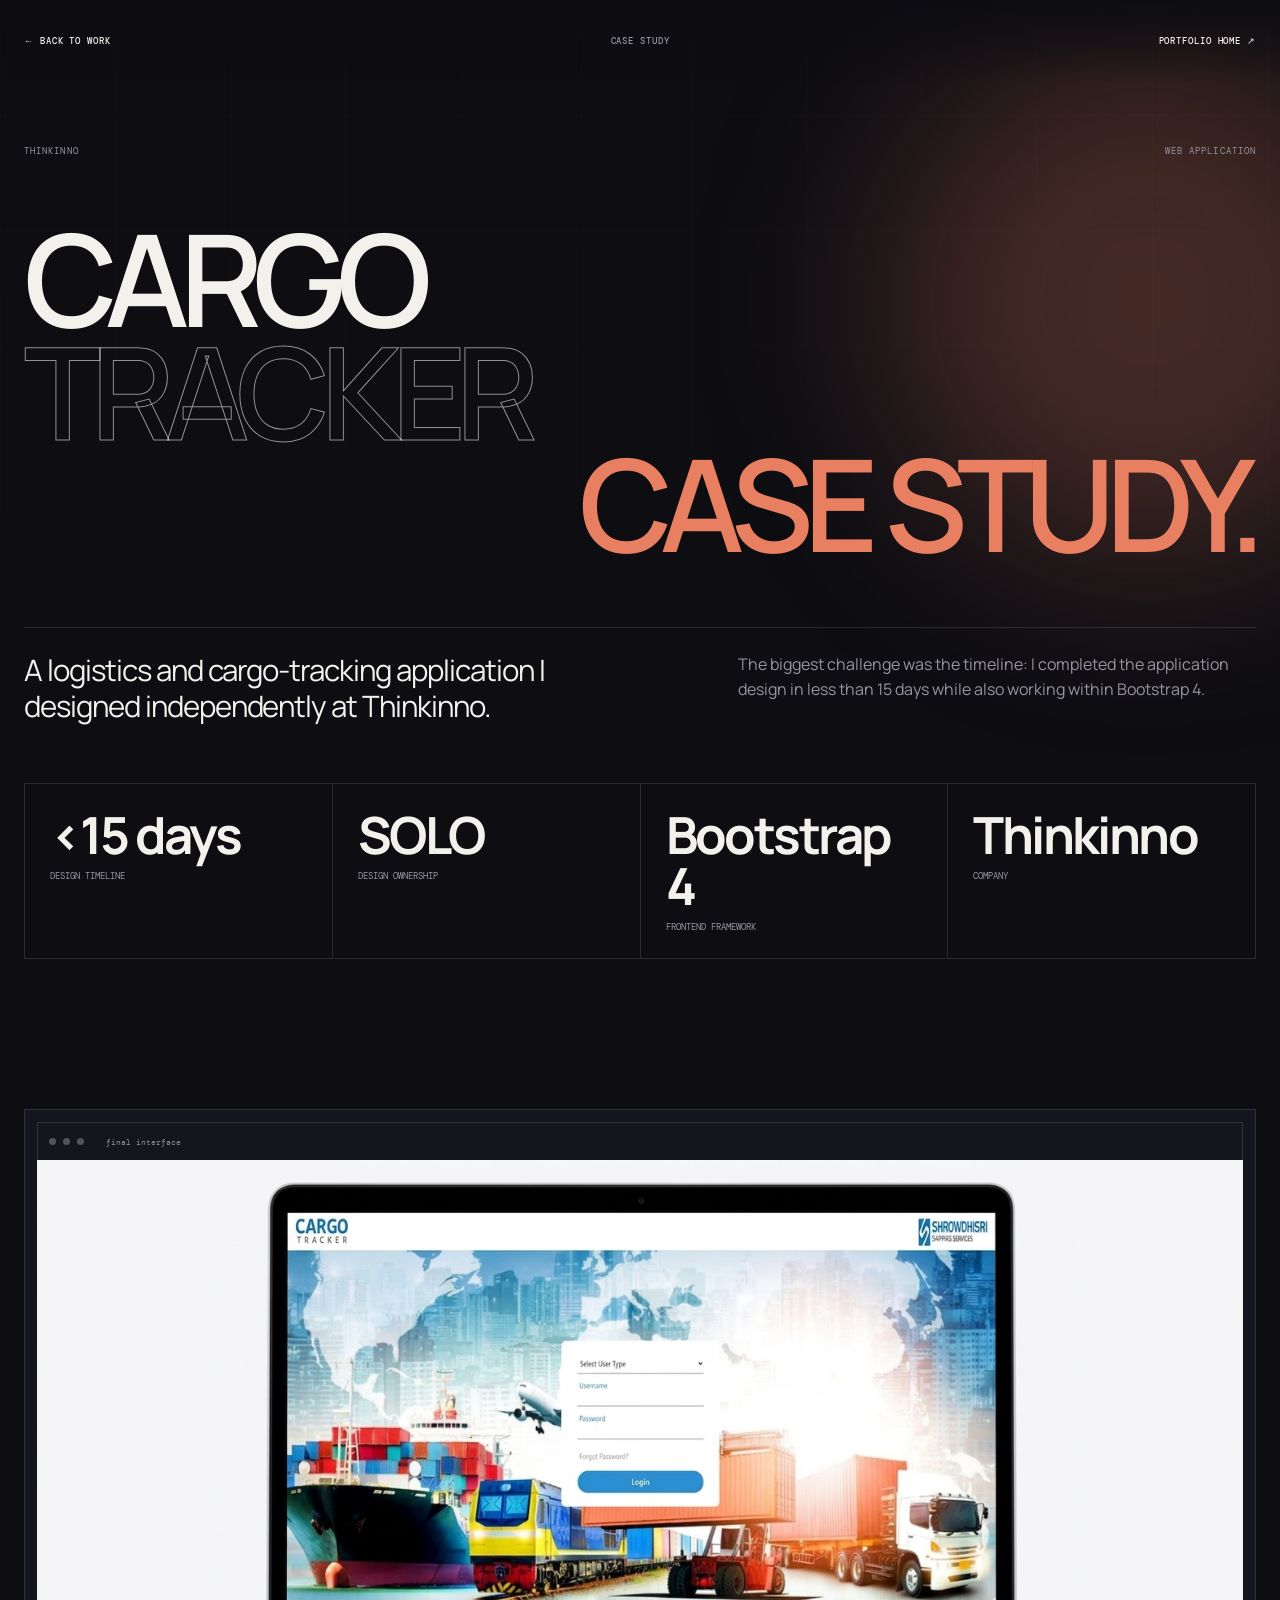
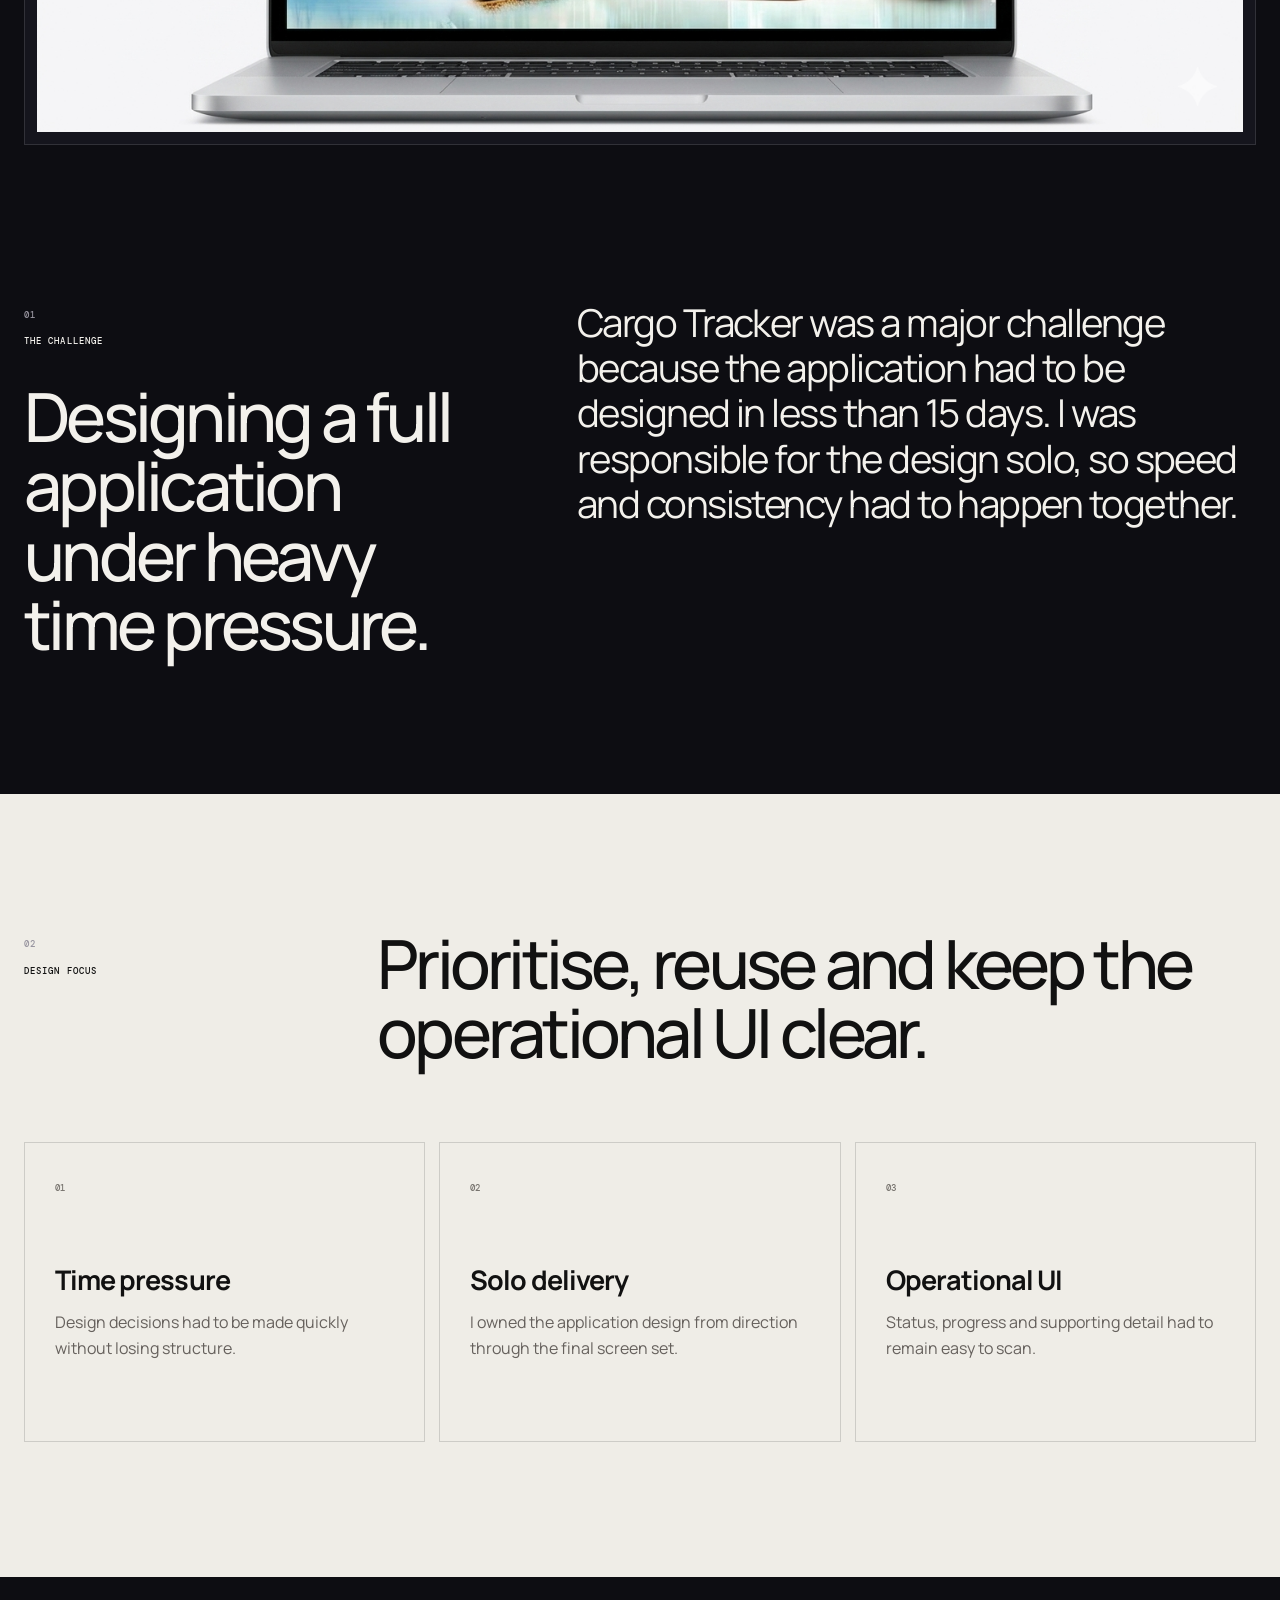
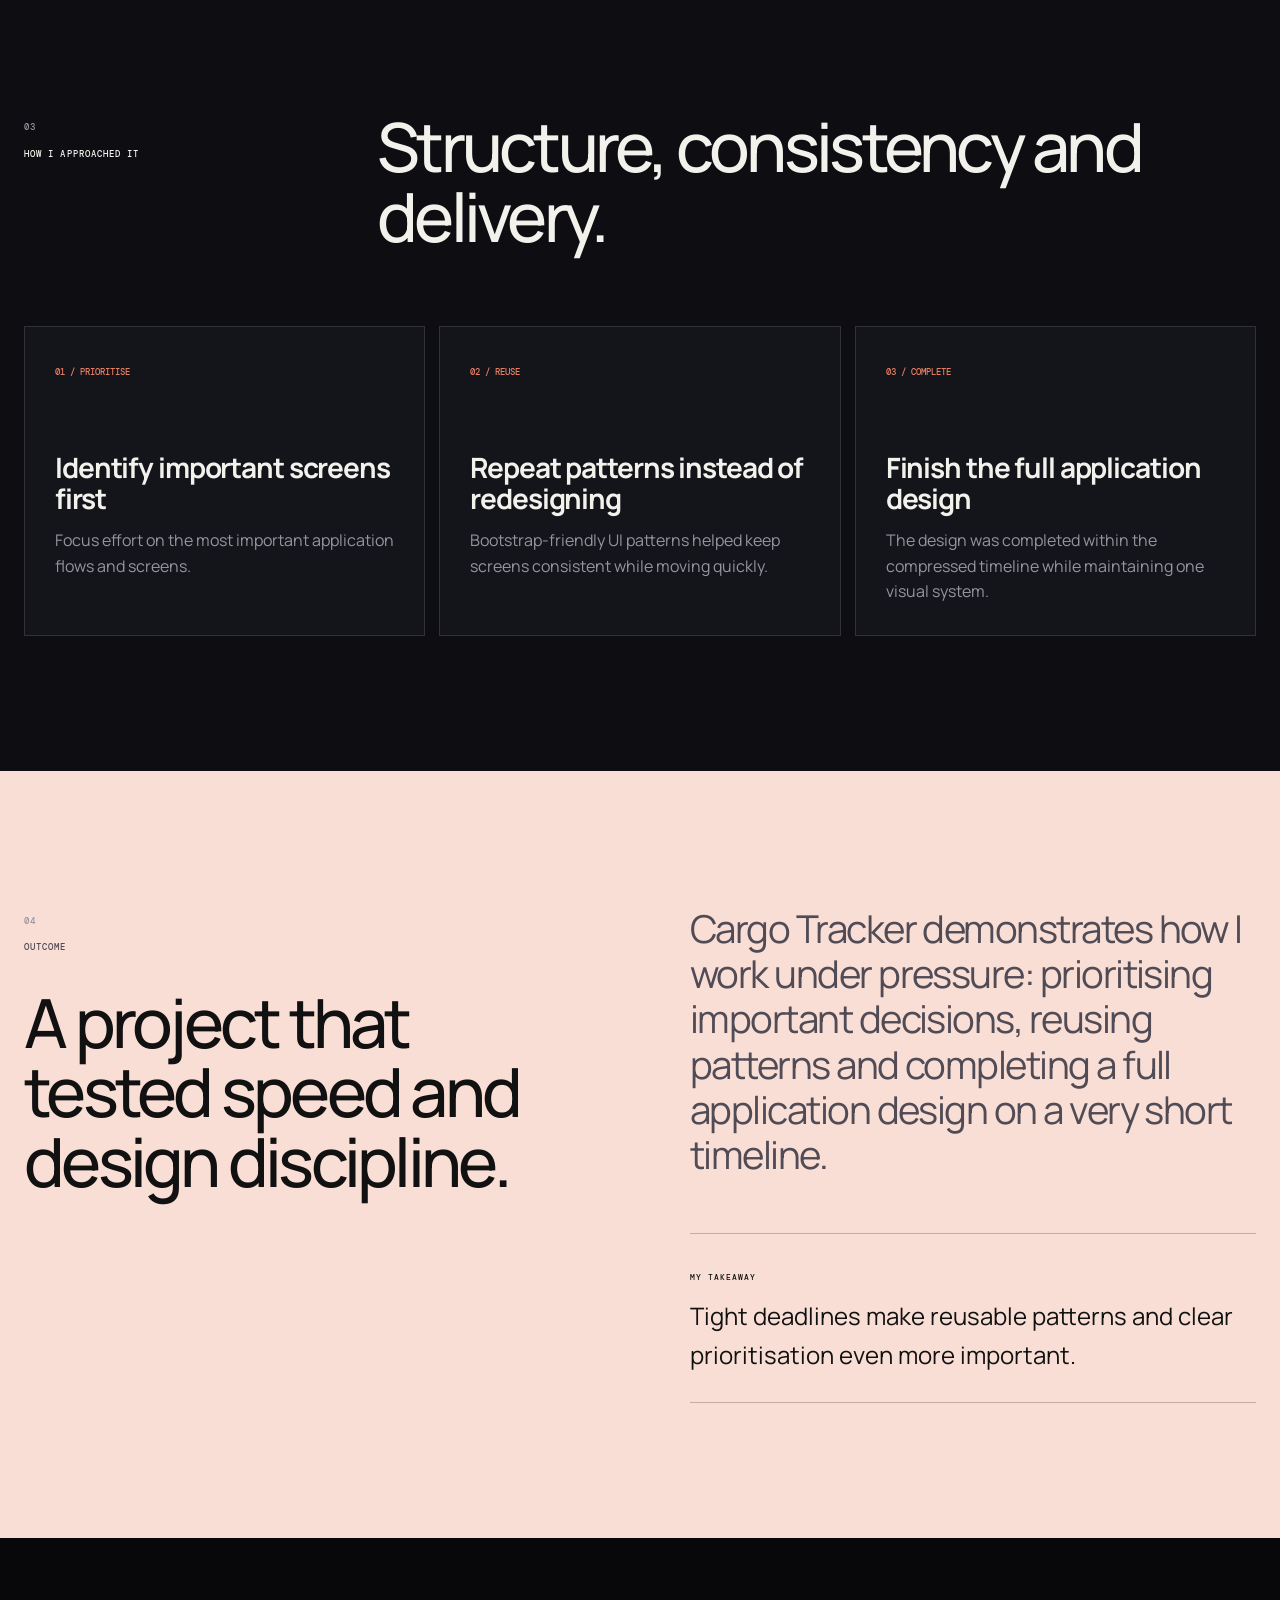
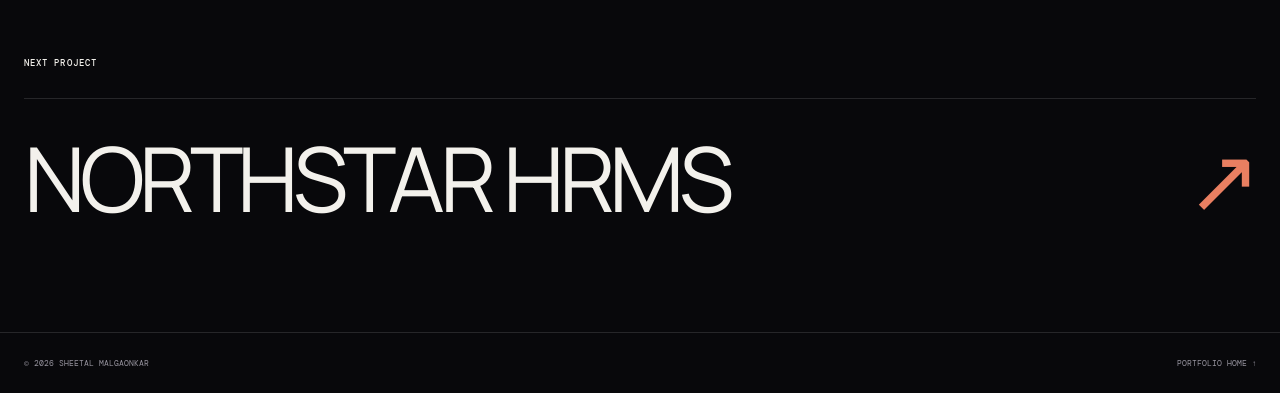
==== cargo-tracker-case-study.html @ 35867e77 "Add Cargo Tracker case study" ====
<!doctype html><html lang="en"><head><meta charset="utf-8"><meta name="viewport" content="width=device-width,initial-scale=1"><title>Cargo Tracker — Sheetal Malgaonkar</title><link rel="preconnect" href="https://fonts.googleapis.com"><link rel="preconnect" href="https://fonts.gstatic.com" crossorigin><link href="https://fonts.googleapis.com/css2?family=DM+Mono:wght@300;400;500&family=Manrope:wght@400;500;600;700&display=swap" rel="stylesheet"><link rel="stylesheet" href="case-study-shared.css"></head><body class="cargo"><div class="progress"><span></span></div><header class="nav"><div class="shell navin"><a href="index.html#work">← BACK TO WORK</a><span>CASE STUDY</span><a href="index.html">PORTFOLIO HOME ↗</a></div></header><main><section class="hero"><div class="grid"></div><div class="orb"></div><div class="shell"><div class="kicker reveal"><span>THINKINNO</span><span>WEB APPLICATION</span></div><h1><span class="line">CARGO</span><span class="line outline">TRACKER</span><span class="line right accent">CASE STUDY.</span></h1><div class="summary reveal"><p class="lead">A logistics and cargo-tracking application I designed independently at Thinkinno.</p><p>The biggest challenge was the timeline: I completed the application design in less than 15 days while also working within Bootstrap 4.</p></div><div class="stats reveal"><div><strong>&lt;15 days</strong><span>Design timeline</span></div><div><strong>SOLO</strong><span>Design ownership</span></div><div><strong>Bootstrap 4</strong><span>Frontend framework</span></div><div><strong>Thinkinno</strong><span>Company</span></div></div></div></section><section class="shot reveal"><div class="shell"><div class="frame"><div class="bar"><span></span><span></span><span></span><div>final interface</div></div><div class="media"><img src="assets/img/cargo-tracker.png" alt="Cargo Tracker interface"></div></div></div></section><section class="section"><div class="shell two"><div class="sticky reveal"><span class="no">01</span><p class="eyebrow">THE CHALLENGE</p><h2>Designing a full application under heavy time pressure.</h2></div><div><p class="big reveal">Cargo Tracker was a major challenge because the application had to be designed in less than 15 days. I was responsible for the design solo, so speed and consistency had to happen together.</p></div></div></section><section class="section light"><div class="shell"><div class="head reveal"><div><span class="no">02</span><p class="eyebrow">DESIGN FOCUS</p></div><h2>Prioritise, reuse and keep the operational UI clear.</h2></div><div class="cards"><article class="card reveal"><span>01</span><h3>Time pressure</h3><p>Design decisions had to be made quickly without losing structure.</p></article><article class="card reveal"><span>02</span><h3>Solo delivery</h3><p>I owned the application design from direction through the final screen set.</p></article><article class="card reveal"><span>03</span><h3>Operational UI</h3><p>Status, progress and supporting detail had to remain easy to scan.</p></article></div></div></section><section class="section"><div class="shell"><div class="head reveal"><div><span class="no">03</span><p class="eyebrow">HOW I APPROACHED IT</p></div><h2>Structure, consistency and delivery.</h2></div><div class="timeline"><article class="step reveal"><span>01 / PRIORITISE</span><h3>Identify important screens first</h3><p>Focus effort on the most important application flows and screens.</p></article><article class="step reveal"><span>02 / REUSE</span><h3>Repeat patterns instead of redesigning</h3><p>Bootstrap-friendly UI patterns helped keep screens consistent while moving quickly.</p></article><article class="step reveal"><span>03 / COMPLETE</span><h3>Finish the full application design</h3><p>The design was completed within the compressed timeline while maintaining one visual system.</p></article></div></div></section><section class="section outcome"><div class="shell outgrid"><div class="outcome reveal"><span class="no">04</span><p class="eyebrow">OUTCOME</p><h2>A project that tested speed and design discipline.</h2></div><div><p class="big reveal">Cargo Tracker demonstrates how I work under pressure: prioritising important decisions, reusing patterns and completing a full application design on a very short timeline.</p><div class="takeaway reveal"><span>MY TAKEAWAY</span><p>Tight deadlines make reusable patterns and clear prioritisation even more important.</p></div></div></div></section><section class="next"><div class="shell"><span class="eyebrow">NEXT PROJECT</span><a href="northstar-case-study.html"><span>NORTHSTAR HRMS</span><b>↗</b></a></div></section></main><footer><div class="shell foot"><span>© <span id="year"></span> SHEETAL MALGAONKAR</span><a href="index.html">PORTFOLIO HOME ↑</a></div></footer><script src="case-study-shared.js"></script></body></html>
---- case-study-shared.css ----
:root{--bg:#0d0d12;--text:#f3f1ec;--muted:#97949f;--line:rgba(255,255,255,.12);--accent:#7b61ff;--paper:#efede7;--max:1280px}
body.ez{--accent:#56a8ff}body.cargo{--accent:#e97f61}body.northstar{--accent:#68b990}
*{box-sizing:border-box}html{scroll-behavior:smooth}body{margin:0;background:var(--bg);color:var(--text);font-family:Manrope,system-ui,sans-serif;line-height:1.6;overflow-x:hidden}a{color:inherit;text-decoration:none}img{display:block;max-width:100%}.shell{width:min(var(--max),calc(100% - 48px));margin:auto}
.progress{position:fixed;inset:0 0 auto;height:2px;z-index:1000}.progress span{display:block;width:0;height:100%;background:var(--accent)}
.nav{position:fixed;inset:0 0 auto;z-index:100;background:linear-gradient(to bottom,rgba(13,13,18,.95),transparent);font:500 9px "DM Mono";letter-spacing:.1em}.navin{height:82px;display:grid;grid-template-columns:1fr auto 1fr;align-items:center}.navin span{color:var(--muted)}.navin a:last-child{justify-self:end}
.hero{min-height:96vh;padding:145px 0 70px;display:flex;align-items:flex-end;position:relative;overflow:hidden}.grid{position:absolute;inset:0;opacity:.15;background-image:linear-gradient(var(--line) 1px,transparent 1px),linear-gradient(90deg,var(--line) 1px,transparent 1px);background-size:9vw 9vw;mask-image:linear-gradient(to bottom,#000,transparent 94%)}.orb{position:absolute;width:520px;height:520px;border-radius:50%;filter:blur(95px);background:color-mix(in srgb,var(--accent) 25%,transparent);right:-10%;top:4%}.hero .shell{position:relative;z-index:2}.kicker{display:flex;justify-content:space-between;font:400 9px "DM Mono";letter-spacing:.12em;color:var(--muted);margin-bottom:70px}
h1{font-size:clamp(68px,10vw,150px);line-height:.8;letter-spacing:-.075em;margin:0;font-weight:600;text-transform:uppercase}.line{display:block;padding-bottom:.08em}.outline{color:transparent;-webkit-text-stroke:1px rgba(255,255,255,.55)}.right{text-align:right}.accent{color:var(--accent)}
.summary{margin-top:62px;padding-top:24px;border-top:1px solid var(--line);display:grid;grid-template-columns:1.1fr .9fr;gap:80px}.summary p{margin:0;color:var(--muted)}.summary .lead{font-size:clamp(22px,2.3vw,35px);line-height:1.24;letter-spacing:-.035em;color:var(--text)}
.stats{margin-top:58px;display:grid;grid-template-columns:repeat(4,1fr);border-top:1px solid var(--line);border-left:1px solid var(--line)}.stats div{padding:25px;border-right:1px solid var(--line);border-bottom:1px solid var(--line)}.stats strong{display:block;font-size:clamp(32px,4vw,56px);line-height:1;letter-spacing:-.05em}.stats span{display:block;margin-top:10px;font:400 9px "DM Mono";color:var(--muted);text-transform:uppercase}
.shot{padding:80px 0 20px}.frame{border:1px solid var(--line);background:#15151d;padding:12px}.bar{height:38px;border:1px solid var(--line);border-bottom:0;display:flex;gap:7px;align-items:center;padding:0 11px}.bar span{width:7px;height:7px;border-radius:50%;background:#55525f}.bar div{margin-left:15px;font:400 8px "DM Mono";color:var(--muted)}.media{min-height:520px;background:#22222b;overflow:hidden}.media img{width:100%;height:100%;object-fit:cover}.caption{font:400 9px "DM Mono";color:var(--muted)}
.section{padding:135px 0}.two{display:grid;grid-template-columns:.8fr 1.2fr;gap:100px}.sticky{position:sticky;top:130px;align-self:start}.no,.eyebrow{font:500 9px "DM Mono";letter-spacing:.12em}.no{color:var(--muted)}.eyebrow{margin:10px 0 0}.sticky h2,.head h2,.outcome h2{font-size:clamp(42px,5.3vw,75px);line-height:1.02;letter-spacing:-.055em;font-weight:500;margin:35px 0 0}.big{font-size:clamp(28px,3vw,44px);line-height:1.18;letter-spacing:-.04em;margin:0 0 50px}.callout{padding:28px 30px;background:#14141b;border-left:3px solid var(--accent)}.callout p{font-size:20px;margin:10px 0 0}
.light{background:var(--paper);color:#111}.head{display:grid;grid-template-columns:.5fr 1.5fr;gap:60px;margin-bottom:75px}.head h2{margin:0}.cards{display:grid;grid-template-columns:repeat(3,1fr);gap:14px}.card{padding:30px;min-height:300px;border:1px solid rgba(0,0,0,.14)}.card>span{font:500 9px "DM Mono";color:#77736e}.card h3{font-size:27px;line-height:1.15;letter-spacing:-.035em;margin:65px 0 15px}.card p{margin:0;color:#66615d}
.timeline{display:grid;grid-template-columns:repeat(3,1fr);gap:14px}.step{padding:30px;background:#14141b;border:1px solid var(--line);min-height:280px}.step>span{font:500 9px "DM Mono";color:var(--accent)}.step h3{font-size:28px;line-height:1.1;letter-spacing:-.04em;margin:70px 0 14px}.step p{margin:0;color:var(--muted)}
.outcome{background:color-mix(in srgb,var(--accent) 26%,white);color:#111}.outgrid{display:grid;grid-template-columns:1fr 1fr;gap:100px}.outcome p{color:#504b55}.takeaway{margin-top:55px;padding:28px 0;border-block:1px solid rgba(0,0,0,.22)}.takeaway span{font:500 8px "DM Mono";letter-spacing:.12em}.takeaway p{font-size:24px;color:#111;margin:10px 0 0}
.next{padding:110px 0;background:#08080b}.next a{margin-top:24px;display:flex;justify-content:space-between;border-top:1px solid var(--line);padding-top:34px;font-size:clamp(45px,7vw,98px);letter-spacing:-.06em;line-height:1}.next b{color:var(--accent);font-weight:400}
footer{padding:25px 0;background:#08080b;border-top:1px solid var(--line);font:400 8px "DM Mono";color:var(--muted)}.foot{display:flex;justify-content:space-between}
.reveal{opacity:1}.motion-ready .reveal{opacity:0;transform:translateY(24px);transition:.75s}.motion-ready .reveal.visible{opacity:1;transform:none}
@media(max-width:900px){.navin{grid-template-columns:1fr auto}.navin span{display:none}.summary,.two,.outgrid{grid-template-columns:1fr;gap:45px}.stats{grid-template-columns:repeat(2,1fr)}.sticky{position:relative;top:auto}.head{grid-template-columns:1fr;gap:35px}.cards,.timeline{grid-template-columns:1fr}}
@media(max-width:600px){.shell{width:calc(100% - 28px)}.navin{height:66px}h1{font-size:clamp(48px,14vw,74px)}.kicker{display:block}.kicker span{display:block;margin-bottom:6px}.summary{margin-top:40px}.section{padding:90px 0}.media{min-height:300px}.next a{font-size:40px}.foot{flex-direction:column;gap:8px}}
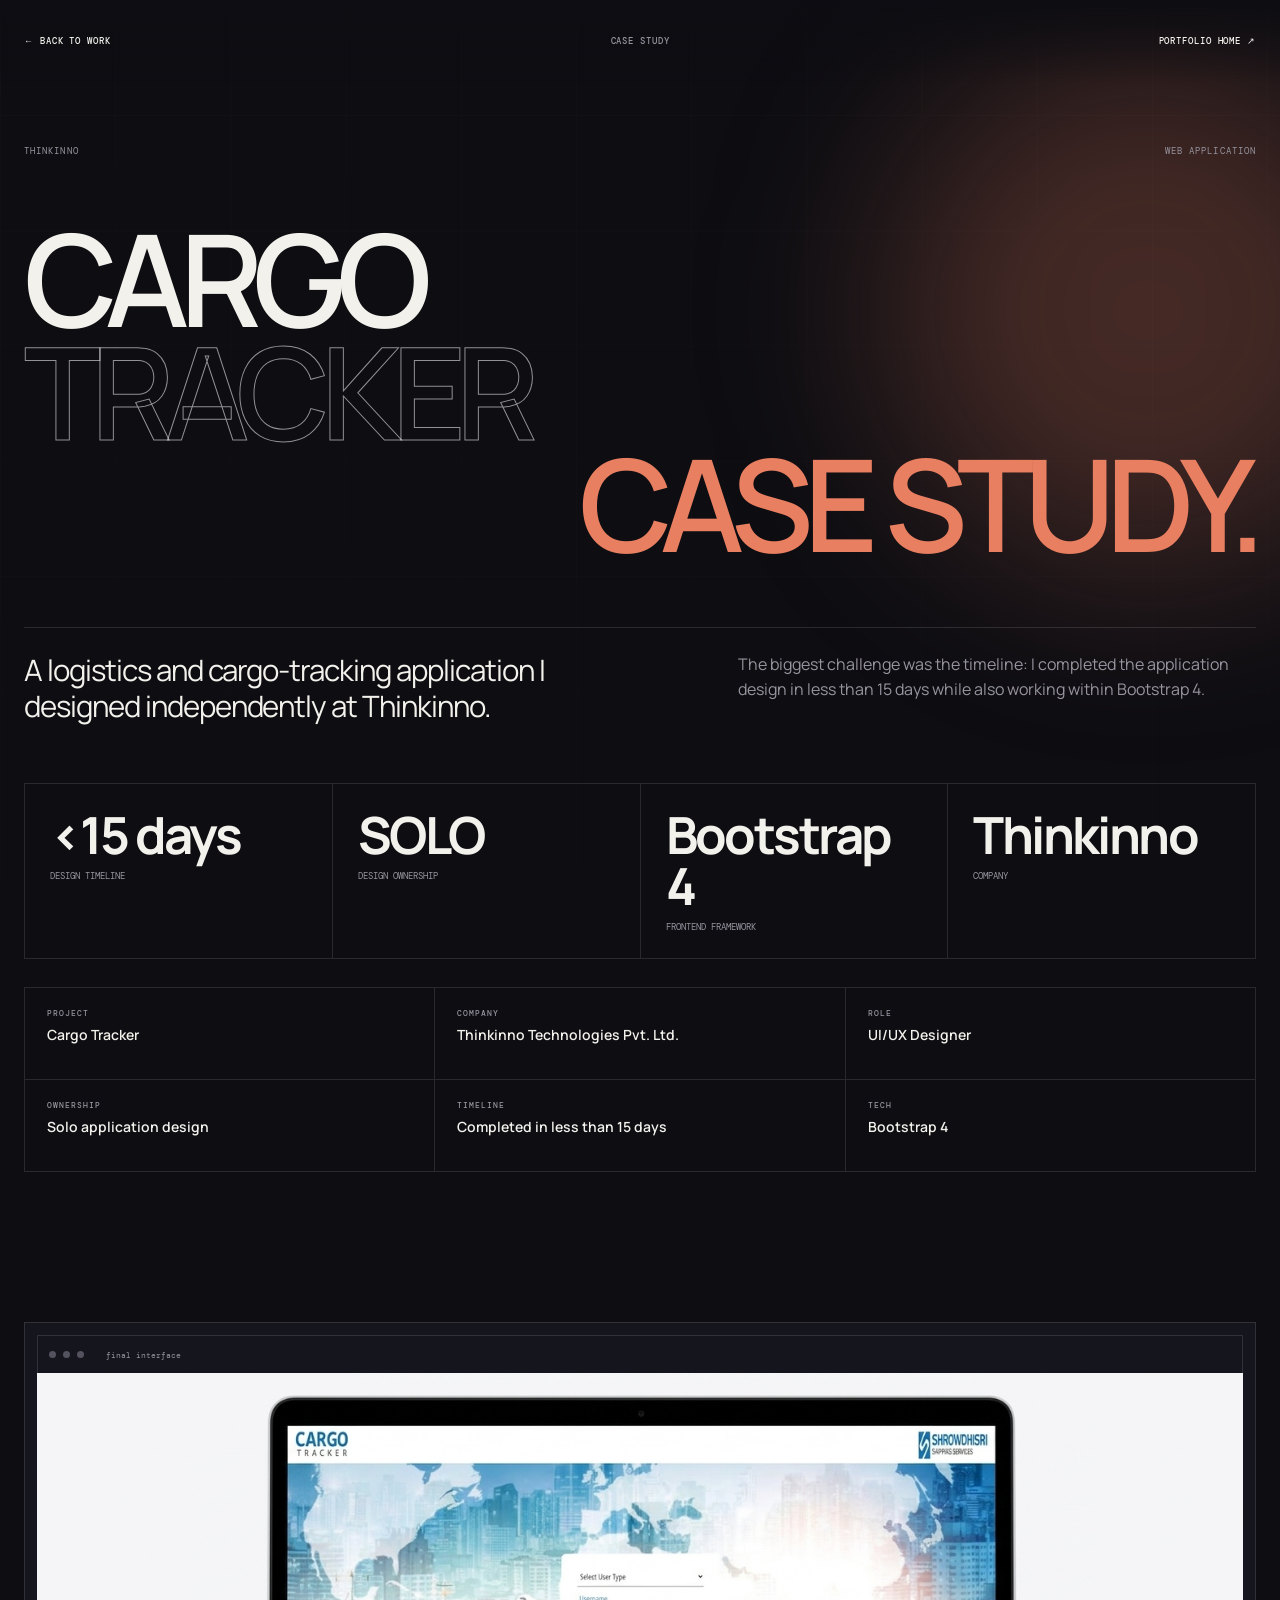
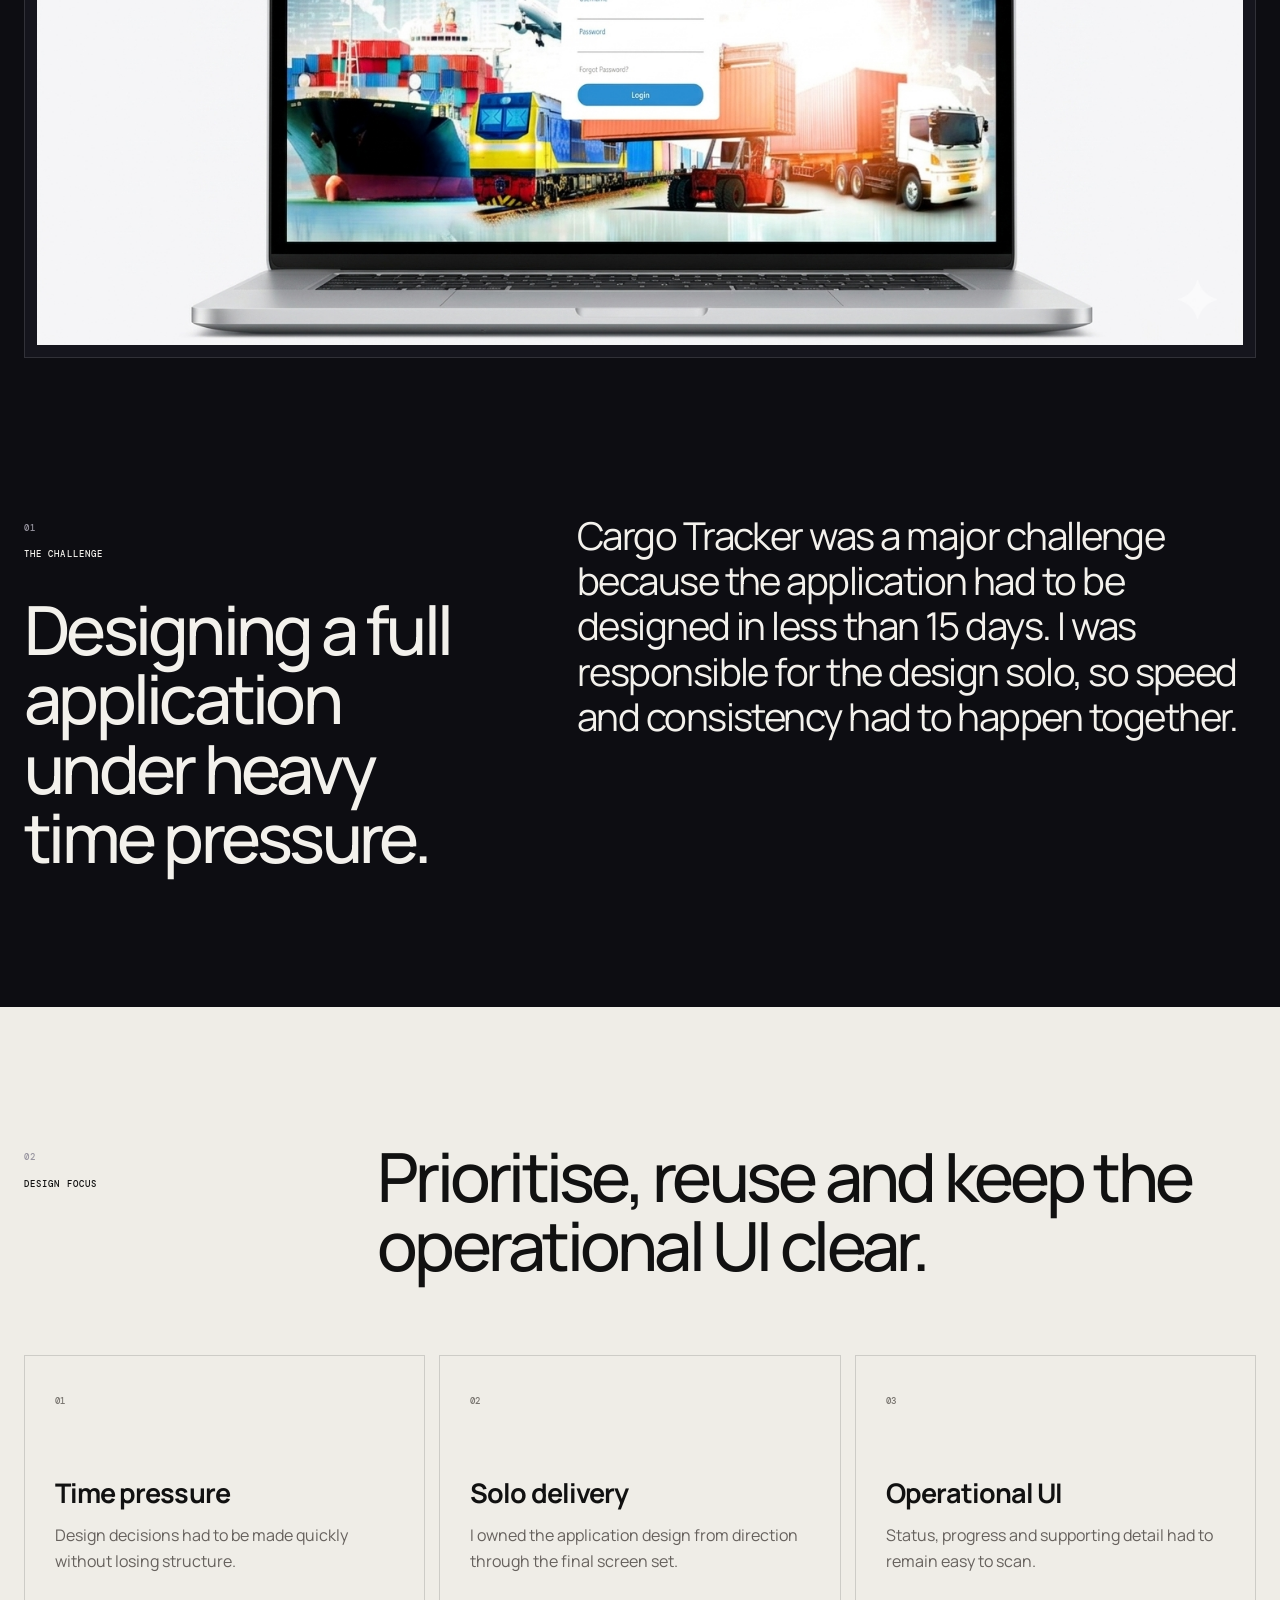
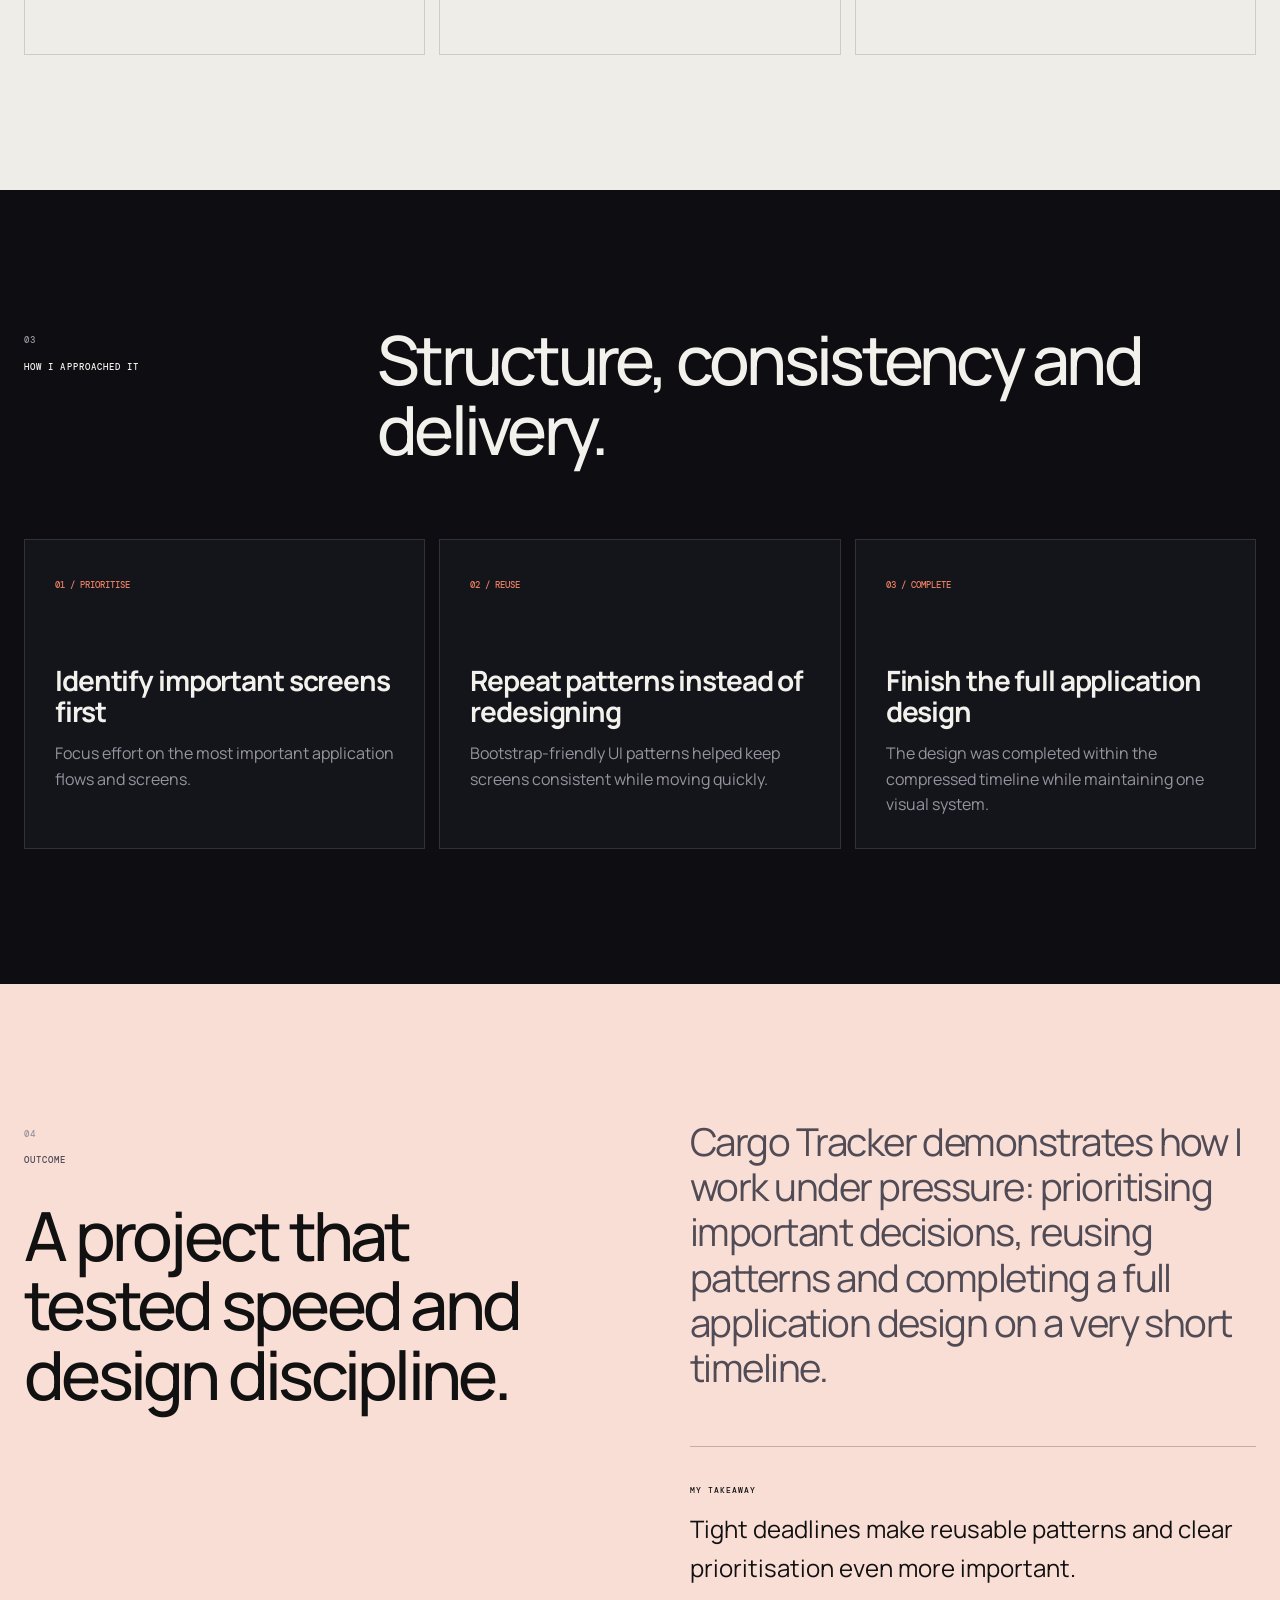
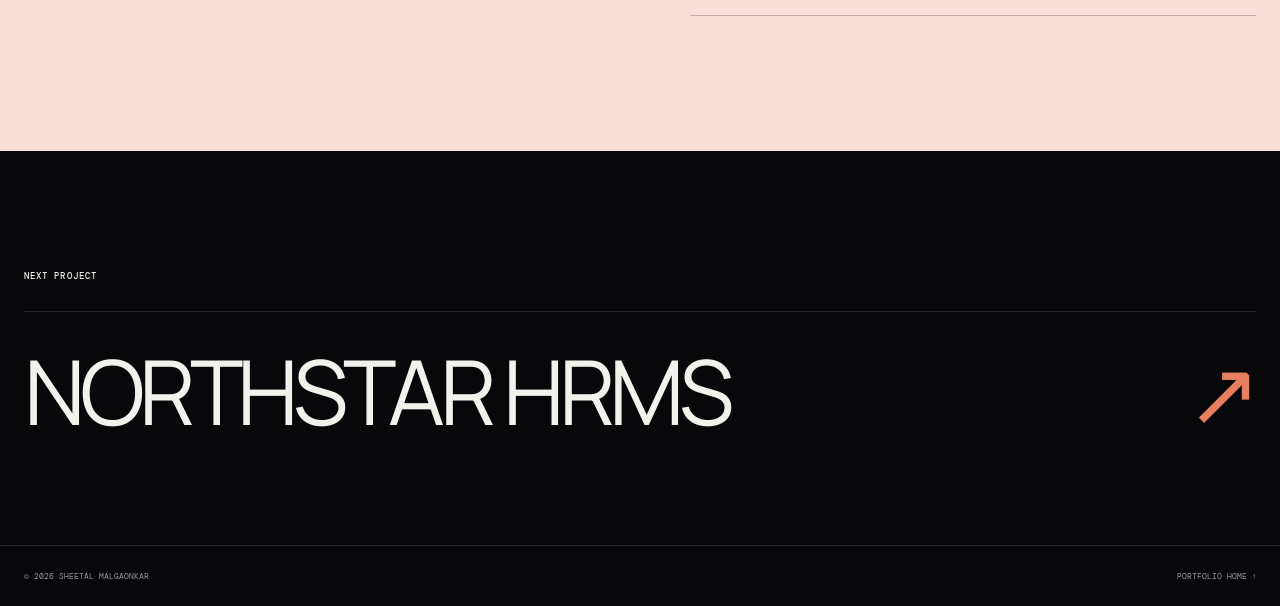
==== commit 6eb7f8a0: "Add clear company and role metadata to cargo-tracker-case-study.html" ====
--- a/cargo-tracker-case-study.html
+++ b/cargo-tracker-case-study.html
@@ -1 +1 @@
-<!doctype html><html lang="en"><head><meta charset="utf-8"><meta name="viewport" content="width=device-width,initial-scale=1"><title>Cargo Tracker — Sheetal Malgaonkar</title><link rel="preconnect" href="https://fonts.googleapis.com"><link rel="preconnect" href="https://fonts.gstatic.com" crossorigin><link href="https://fonts.googleapis.com/css2?family=DM+Mono:wght@300;400;500&family=Manrope:wght@400;500;600;700&display=swap" rel="stylesheet"><link rel="stylesheet" href="case-study-shared.css"></head><body class="cargo"><div class="progress"><span></span></div><header class="nav"><div class="shell navin"><a href="index.html#work">← BACK TO WORK</a><span>CASE STUDY</span><a href="index.html">PORTFOLIO HOME ↗</a></div></header><main><section class="hero"><div class="grid"></div><div class="orb"></div><div class="shell"><div class="kicker reveal"><span>THINKINNO</span><span>WEB APPLICATION</span></div><h1><span class="line">CARGO</span><span class="line outline">TRACKER</span><span class="line right accent">CASE STUDY.</span></h1><div class="summary reveal"><p class="lead">A logistics and cargo-tracking application I designed independently at Thinkinno.</p><p>The biggest challenge was the timeline: I completed the application design in less than 15 days while also working within Bootstrap 4.</p></div><div class="stats reveal"><div><strong>&lt;15 days</strong><span>Design timeline</span></div><div><strong>SOLO</strong><span>Design ownership</span></div><div><strong>Bootstrap 4</strong><span>Frontend framework</span></div><div><strong>Thinkinno</strong><span>Company</span></div></div></div></section><section class="shot reveal"><div class="shell"><div class="frame"><div class="bar"><span></span><span></span><span></span><div>final interface</div></div><div class="media"><img src="assets/img/cargo-tracker.png" alt="Cargo Tracker interface"></div></div></div></section><section class="section"><div class="shell two"><div class="sticky reveal"><span class="no">01</span><p class="eyebrow">THE CHALLENGE</p><h2>Designing a full application under heavy time pressure.</h2></div><div><p class="big reveal">Cargo Tracker was a major challenge because the application had to be designed in less than 15 days. I was responsible for the design solo, so speed and consistency had to happen together.</p></div></div></section><section class="section light"><div class="shell"><div class="head reveal"><div><span class="no">02</span><p class="eyebrow">DESIGN FOCUS</p></div><h2>Prioritise, reuse and keep the operational UI clear.</h2></div><div class="cards"><article class="card reveal"><span>01</span><h3>Time pressure</h3><p>Design decisions had to be made quickly without losing structure.</p></article><article class="card reveal"><span>02</span><h3>Solo delivery</h3><p>I owned the application design from direction through the final screen set.</p></article><article class="card reveal"><span>03</span><h3>Operational UI</h3><p>Status, progress and supporting detail had to remain easy to scan.</p></article></div></div></section><section class="section"><div class="shell"><div class="head reveal"><div><span class="no">03</span><p class="eyebrow">HOW I APPROACHED IT</p></div><h2>Structure, consistency and delivery.</h2></div><div class="timeline"><article class="step reveal"><span>01 / PRIORITISE</span><h3>Identify important screens first</h3><p>Focus effort on the most important application flows and screens.</p></article><article class="step reveal"><span>02 / REUSE</span><h3>Repeat patterns instead of redesigning</h3><p>Bootstrap-friendly UI patterns helped keep screens consistent while moving quickly.</p></article><article class="step reveal"><span>03 / COMPLETE</span><h3>Finish the full application design</h3><p>The design was completed within the compressed timeline while maintaining one visual system.</p></article></div></div></section><section class="section outcome"><div class="shell outgrid"><div class="outcome reveal"><span class="no">04</span><p class="eyebrow">OUTCOME</p><h2>A project that tested speed and design discipline.</h2></div><div><p class="big reveal">Cargo Tracker demonstrates how I work under pressure: prioritising important decisions, reusing patterns and completing a full application design on a very short timeline.</p><div class="takeaway reveal"><span>MY TAKEAWAY</span><p>Tight deadlines make reusable patterns and clear prioritisation even more important.</p></div></div></div></section><section class="next"><div class="shell"><span class="eyebrow">NEXT PROJECT</span><a href="northstar-case-study.html"><span>NORTHSTAR HRMS</span><b>↗</b></a></div></section></main><footer><div class="shell foot"><span>© <span id="year"></span> SHEETAL MALGAONKAR</span><a href="index.html">PORTFOLIO HOME ↑</a></div></footer><script src="case-study-shared.js"></script></body></html>+<!doctype html><html lang="en"><head><meta charset="utf-8"><meta name="viewport" content="width=device-width,initial-scale=1"><title>Cargo Tracker — Sheetal Malgaonkar</title><link rel="preconnect" href="https://fonts.googleapis.com"><link rel="preconnect" href="https://fonts.gstatic.com" crossorigin><link href="https://fonts.googleapis.com/css2?family=DM+Mono:wght@300;400;500&family=Manrope:wght@400;500;600;700&display=swap" rel="stylesheet"><link rel="stylesheet" href="case-study-shared.css"></head><body class="cargo"><div class="progress"><span></span></div><header class="nav"><div class="shell navin"><a href="index.html#work">← BACK TO WORK</a><span>CASE STUDY</span><a href="index.html">PORTFOLIO HOME ↗</a></div></header><main><section class="hero"><div class="grid"></div><div class="orb"></div><div class="shell"><div class="kicker reveal"><span>THINKINNO</span><span>WEB APPLICATION</span></div><h1><span class="line">CARGO</span><span class="line outline">TRACKER</span><span class="line right accent">CASE STUDY.</span></h1><div class="summary reveal"><p class="lead">A logistics and cargo-tracking application I designed independently at Thinkinno.</p><p>The biggest challenge was the timeline: I completed the application design in less than 15 days while also working within Bootstrap 4.</p></div><div class="stats reveal"><div><strong>&lt;15 days</strong><span>Design timeline</span></div><div><strong>SOLO</strong><span>Design ownership</span></div><div><strong>Bootstrap 4</strong><span>Frontend framework</span></div><div><strong>Thinkinno</strong><span>Company</span></div></div><div class="project-meta reveal"><div><span>PROJECT</span><strong>Cargo Tracker</strong></div><div><span>COMPANY</span><strong>Thinkinno Technologies Pvt. Ltd.</strong></div><div><span>ROLE</span><strong>UI/UX Designer</strong></div><div><span>OWNERSHIP</span><strong>Solo application design</strong></div><div><span>TIMELINE</span><strong>Completed in less than 15 days</strong></div><div><span>TECH</span><strong>Bootstrap 4</strong></div></div></div></section><section class="shot reveal"><div class="shell"><div class="frame"><div class="bar"><span></span><span></span><span></span><div>final interface</div></div><div class="media"><img src="assets/img/cargo-tracker.png" alt="Cargo Tracker interface"></div></div></div></section><section class="section"><div class="shell two"><div class="sticky reveal"><span class="no">01</span><p class="eyebrow">THE CHALLENGE</p><h2>Designing a full application under heavy time pressure.</h2></div><div><p class="big reveal">Cargo Tracker was a major challenge because the application had to be designed in less than 15 days. I was responsible for the design solo, so speed and consistency had to happen together.</p></div></div></section><section class="section light"><div class="shell"><div class="head reveal"><div><span class="no">02</span><p class="eyebrow">DESIGN FOCUS</p></div><h2>Prioritise, reuse and keep the operational UI clear.</h2></div><div class="cards"><article class="card reveal"><span>01</span><h3>Time pressure</h3><p>Design decisions had to be made quickly without losing structure.</p></article><article class="card reveal"><span>02</span><h3>Solo delivery</h3><p>I owned the application design from direction through the final screen set.</p></article><article class="card reveal"><span>03</span><h3>Operational UI</h3><p>Status, progress and supporting detail had to remain easy to scan.</p></article></div></div></section><section class="section"><div class="shell"><div class="head reveal"><div><span class="no">03</span><p class="eyebrow">HOW I APPROACHED IT</p></div><h2>Structure, consistency and delivery.</h2></div><div class="timeline"><article class="step reveal"><span>01 / PRIORITISE</span><h3>Identify important screens first</h3><p>Focus effort on the most important application flows and screens.</p></article><article class="step reveal"><span>02 / REUSE</span><h3>Repeat patterns instead of redesigning</h3><p>Bootstrap-friendly UI patterns helped keep screens consistent while moving quickly.</p></article><article class="step reveal"><span>03 / COMPLETE</span><h3>Finish the full application design</h3><p>The design was completed within the compressed timeline while maintaining one visual system.</p></article></div></div></section><section class="section outcome"><div class="shell outgrid"><div class="outcome reveal"><span class="no">04</span><p class="eyebrow">OUTCOME</p><h2>A project that tested speed and design discipline.</h2></div><div><p class="big reveal">Cargo Tracker demonstrates how I work under pressure: prioritising important decisions, reusing patterns and completing a full application design on a very short timeline.</p><div class="takeaway reveal"><span>MY TAKEAWAY</span><p>Tight deadlines make reusable patterns and clear prioritisation even more important.</p></div></div></div></section><section class="next"><div class="shell"><span class="eyebrow">NEXT PROJECT</span><a href="northstar-case-study.html"><span>NORTHSTAR HRMS</span><b>↗</b></a></div></section></main><footer><div class="shell foot"><span>© <span id="year"></span> SHEETAL MALGAONKAR</span><a href="index.html">PORTFOLIO HOME ↑</a></div></footer><script src="case-study-shared.js"></script></body></html>
--- a/case-study-shared.css
+++ b/case-study-shared.css
@@ -16,4 +16,10 @@
 footer{padding:25px 0;background:#08080b;border-top:1px solid var(--line);font:400 8px "DM Mono";color:var(--muted)}.foot{display:flex;justify-content:space-between}
 .reveal{opacity:1}.motion-ready .reveal{opacity:0;transform:translateY(24px);transition:.75s}.motion-ready .reveal.visible{opacity:1;transform:none}
 @media(max-width:900px){.navin{grid-template-columns:1fr auto}.navin span{display:none}.summary,.two,.outgrid{grid-template-columns:1fr;gap:45px}.stats{grid-template-columns:repeat(2,1fr)}.sticky{position:relative;top:auto}.head{grid-template-columns:1fr;gap:35px}.cards,.timeline{grid-template-columns:1fr}}
-@media(max-width:600px){.shell{width:calc(100% - 28px)}.navin{height:66px}h1{font-size:clamp(48px,14vw,74px)}.kicker{display:block}.kicker span{display:block;margin-bottom:6px}.summary{margin-top:40px}.section{padding:90px 0}.media{min-height:300px}.next a{font-size:40px}.foot{flex-direction:column;gap:8px}}+@media(max-width:600px){.shell{width:calc(100% - 28px)}.navin{height:66px}h1{font-size:clamp(48px,14vw,74px)}.kicker{display:block}.kicker span{display:block;margin-bottom:6px}.summary{margin-top:40px}.section{padding:90px 0}.media{min-height:300px}.next a{font-size:40px}.foot{flex-direction:column;gap:8px}}
+.project-meta{margin-top:28px;display:grid;grid-template-columns:repeat(3,1fr);border-top:1px solid var(--line);border-left:1px solid var(--line)}
+.project-meta div{padding:20px 22px;border-right:1px solid var(--line);border-bottom:1px solid var(--line);min-height:92px}
+.project-meta span{display:block;font:500 8px "DM Mono";letter-spacing:.12em;color:var(--muted);margin-bottom:8px}
+.project-meta strong{display:block;font-size:14px;font-weight:600;line-height:1.35}
+@media(max-width:900px){.project-meta{grid-template-columns:repeat(2,1fr)}}
+@media(max-width:600px){.project-meta{grid-template-columns:1fr}}
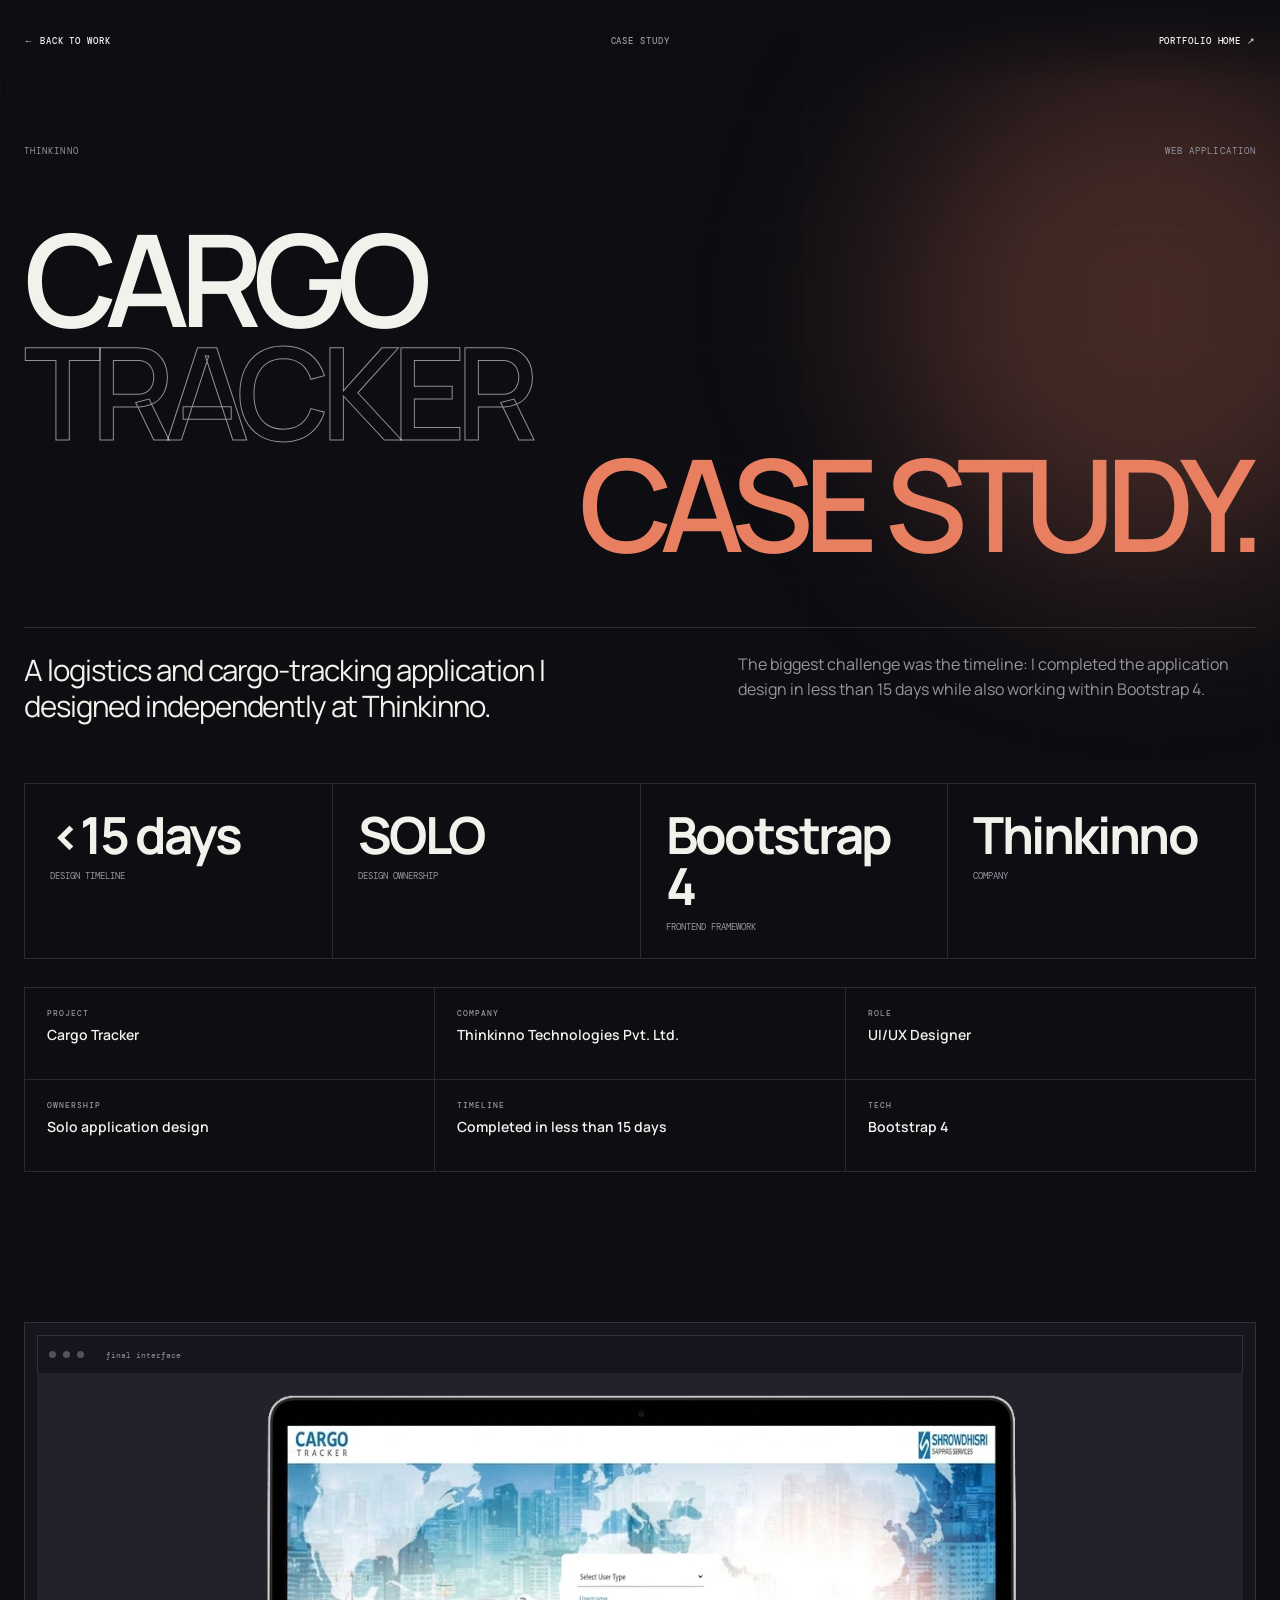
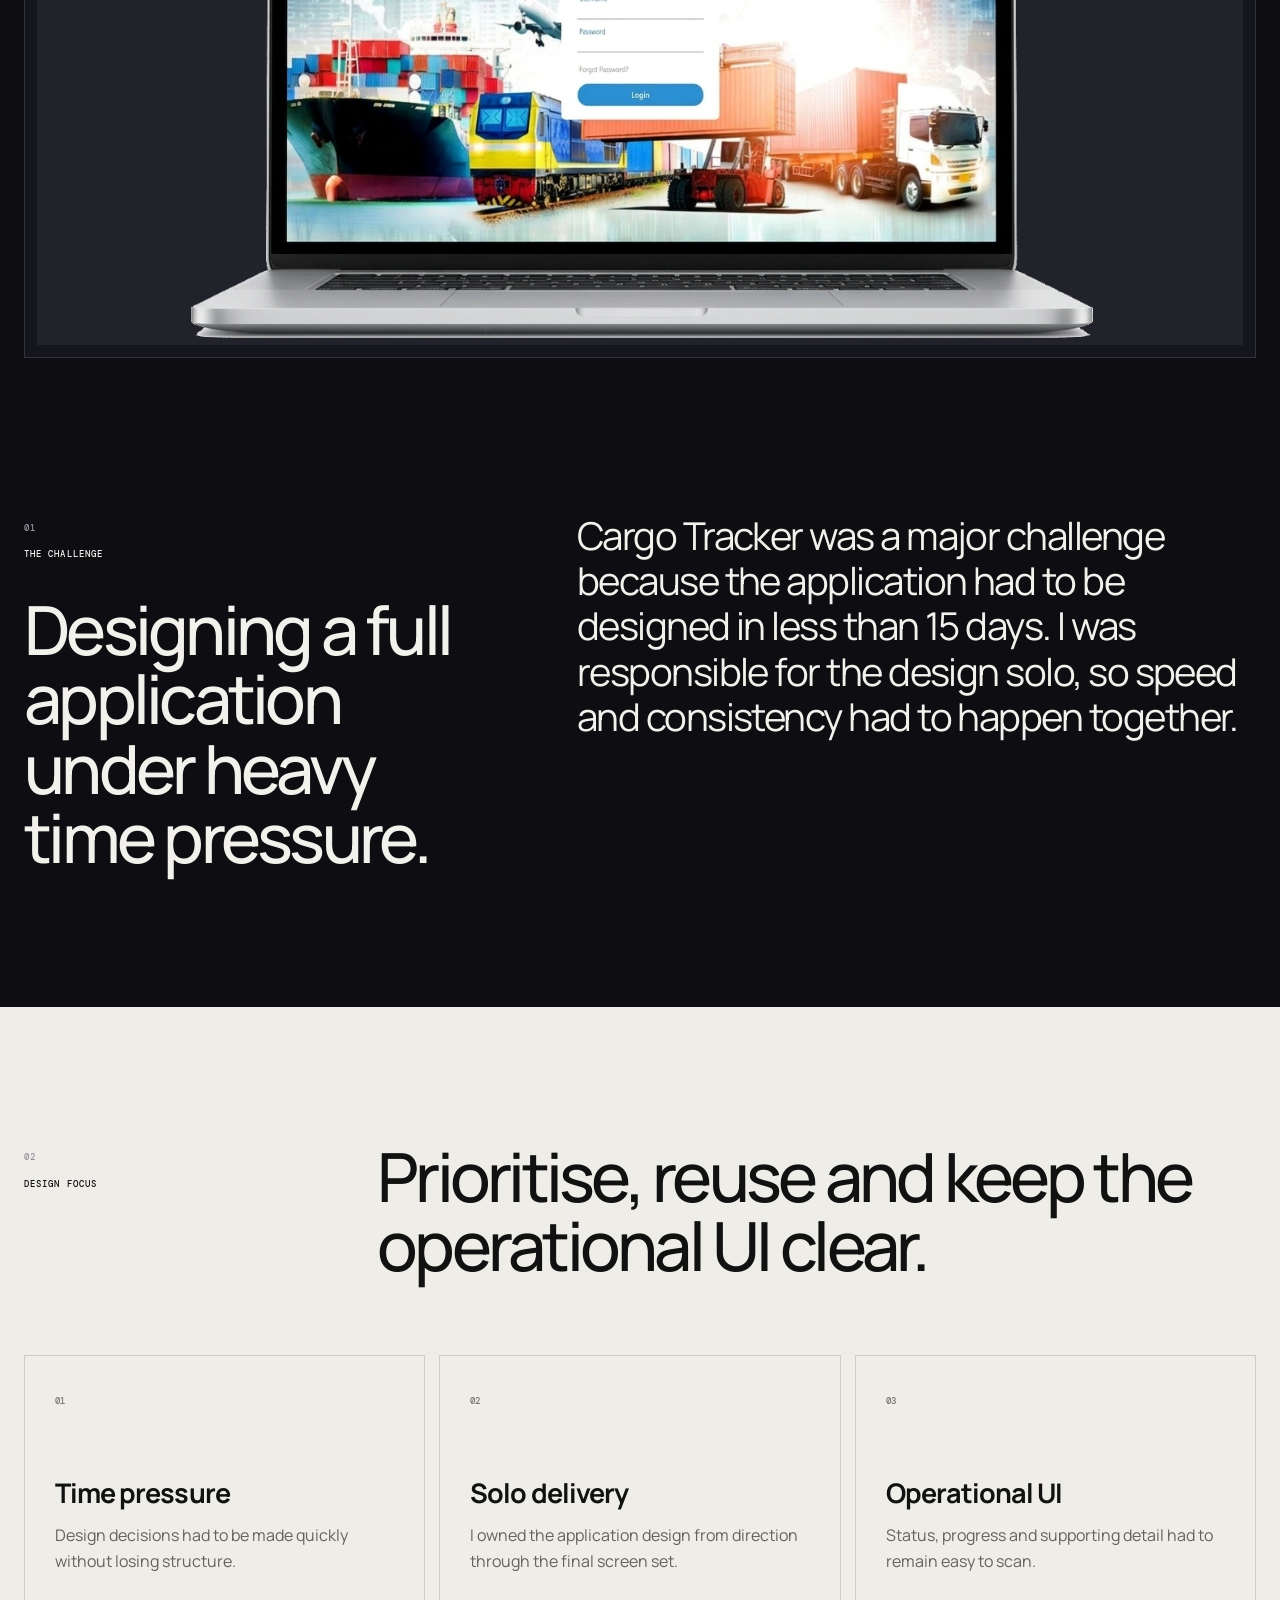
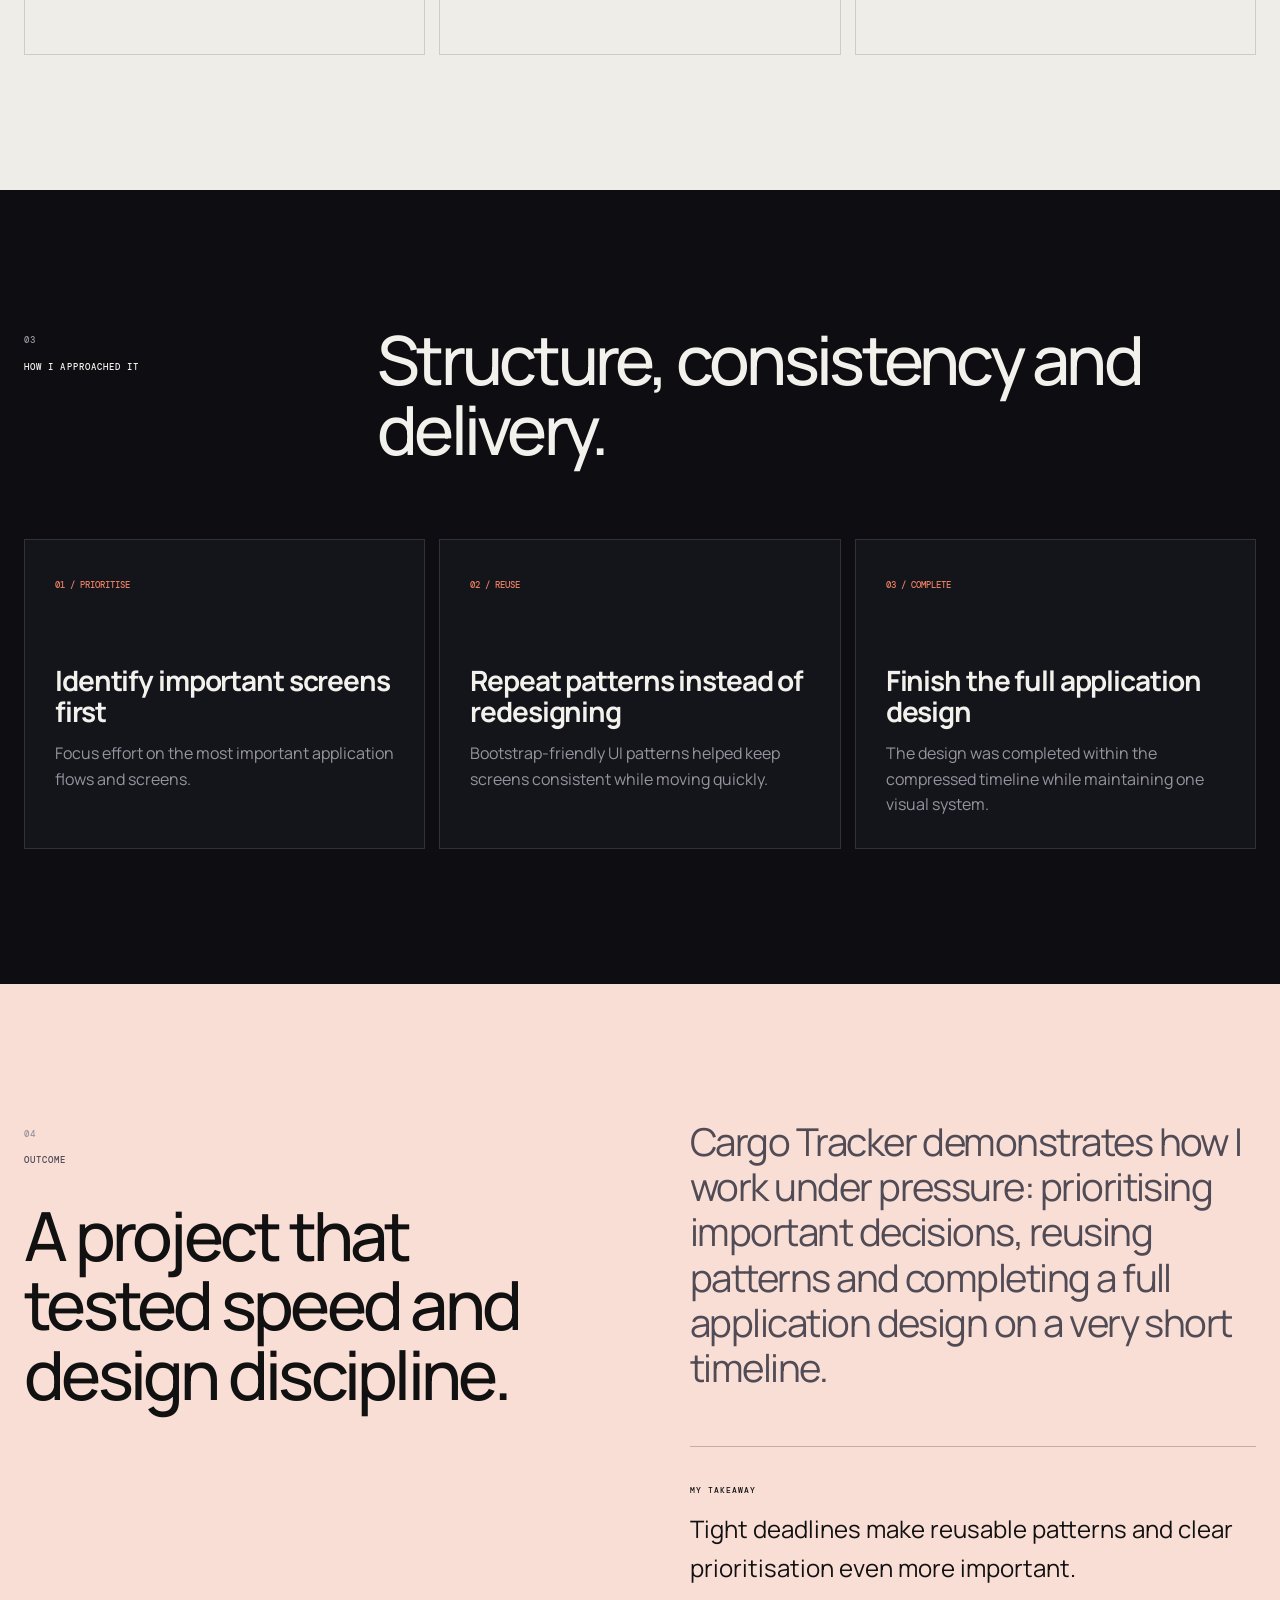
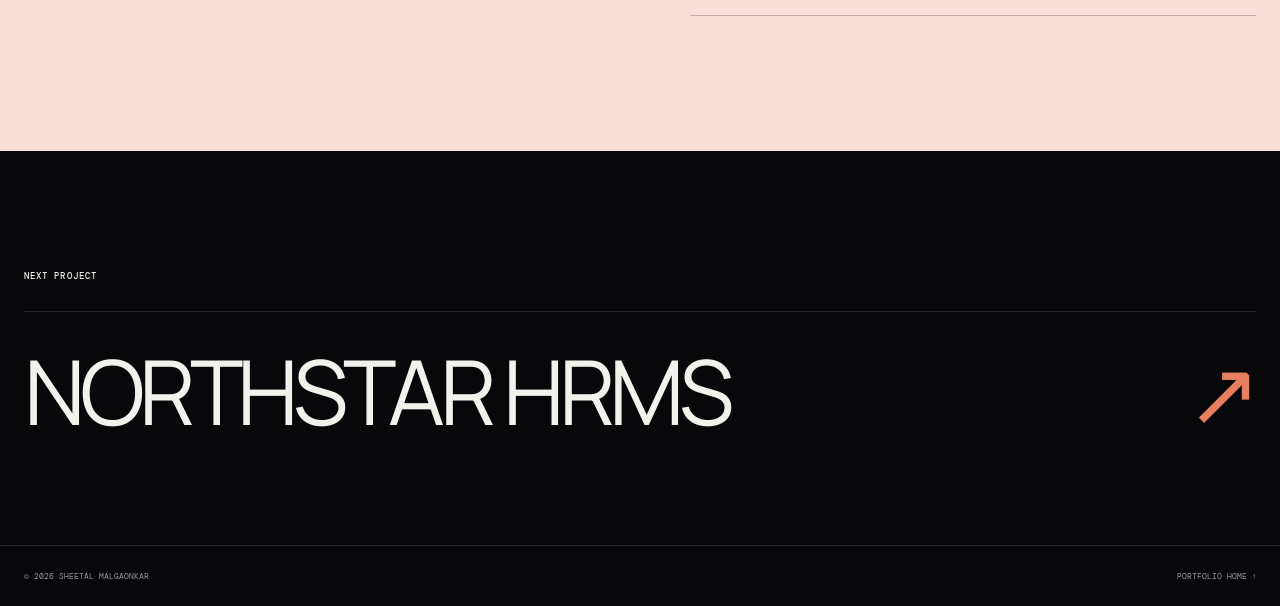
==== commit 728ad2a1: "Use WebP project images in cargo-tracker-case-study.html" ====
--- a/cargo-tracker-case-study.html
+++ b/cargo-tracker-case-study.html
@@ -1 +1 @@
-<!doctype html><html lang="en"><head><meta charset="utf-8"><meta name="viewport" content="width=device-width,initial-scale=1"><title>Cargo Tracker — Sheetal Malgaonkar</title><link rel="preconnect" href="https://fonts.googleapis.com"><link rel="preconnect" href="https://fonts.gstatic.com" crossorigin><link href="https://fonts.googleapis.com/css2?family=DM+Mono:wght@300;400;500&family=Manrope:wght@400;500;600;700&display=swap" rel="stylesheet"><link rel="stylesheet" href="case-study-shared.css"></head><body class="cargo"><div class="progress"><span></span></div><header class="nav"><div class="shell navin"><a href="index.html#work">← BACK TO WORK</a><span>CASE STUDY</span><a href="index.html">PORTFOLIO HOME ↗</a></div></header><main><section class="hero"><div class="grid"></div><div class="orb"></div><div class="shell"><div class="kicker reveal"><span>THINKINNO</span><span>WEB APPLICATION</span></div><h1><span class="line">CARGO</span><span class="line outline">TRACKER</span><span class="line right accent">CASE STUDY.</span></h1><div class="summary reveal"><p class="lead">A logistics and cargo-tracking application I designed independently at Thinkinno.</p><p>The biggest challenge was the timeline: I completed the application design in less than 15 days while also working within Bootstrap 4.</p></div><div class="stats reveal"><div><strong>&lt;15 days</strong><span>Design timeline</span></div><div><strong>SOLO</strong><span>Design ownership</span></div><div><strong>Bootstrap 4</strong><span>Frontend framework</span></div><div><strong>Thinkinno</strong><span>Company</span></div></div><div class="project-meta reveal"><div><span>PROJECT</span><strong>Cargo Tracker</strong></div><div><span>COMPANY</span><strong>Thinkinno Technologies Pvt. Ltd.</strong></div><div><span>ROLE</span><strong>UI/UX Designer</strong></div><div><span>OWNERSHIP</span><strong>Solo application design</strong></div><div><span>TIMELINE</span><strong>Completed in less than 15 days</strong></div><div><span>TECH</span><strong>Bootstrap 4</strong></div></div></div></section><section class="shot reveal"><div class="shell"><div class="frame"><div class="bar"><span></span><span></span><span></span><div>final interface</div></div><div class="media"><img src="assets/img/cargo-tracker.png" alt="Cargo Tracker interface"></div></div></div></section><section class="section"><div class="shell two"><div class="sticky reveal"><span class="no">01</span><p class="eyebrow">THE CHALLENGE</p><h2>Designing a full application under heavy time pressure.</h2></div><div><p class="big reveal">Cargo Tracker was a major challenge because the application had to be designed in less than 15 days. I was responsible for the design solo, so speed and consistency had to happen together.</p></div></div></section><section class="section light"><div class="shell"><div class="head reveal"><div><span class="no">02</span><p class="eyebrow">DESIGN FOCUS</p></div><h2>Prioritise, reuse and keep the operational UI clear.</h2></div><div class="cards"><article class="card reveal"><span>01</span><h3>Time pressure</h3><p>Design decisions had to be made quickly without losing structure.</p></article><article class="card reveal"><span>02</span><h3>Solo delivery</h3><p>I owned the application design from direction through the final screen set.</p></article><article class="card reveal"><span>03</span><h3>Operational UI</h3><p>Status, progress and supporting detail had to remain easy to scan.</p></article></div></div></section><section class="section"><div class="shell"><div class="head reveal"><div><span class="no">03</span><p class="eyebrow">HOW I APPROACHED IT</p></div><h2>Structure, consistency and delivery.</h2></div><div class="timeline"><article class="step reveal"><span>01 / PRIORITISE</span><h3>Identify important screens first</h3><p>Focus effort on the most important application flows and screens.</p></article><article class="step reveal"><span>02 / REUSE</span><h3>Repeat patterns instead of redesigning</h3><p>Bootstrap-friendly UI patterns helped keep screens consistent while moving quickly.</p></article><article class="step reveal"><span>03 / COMPLETE</span><h3>Finish the full application design</h3><p>The design was completed within the compressed timeline while maintaining one visual system.</p></article></div></div></section><section class="section outcome"><div class="shell outgrid"><div class="outcome reveal"><span class="no">04</span><p class="eyebrow">OUTCOME</p><h2>A project that tested speed and design discipline.</h2></div><div><p class="big reveal">Cargo Tracker demonstrates how I work under pressure: prioritising important decisions, reusing patterns and completing a full application design on a very short timeline.</p><div class="takeaway reveal"><span>MY TAKEAWAY</span><p>Tight deadlines make reusable patterns and clear prioritisation even more important.</p></div></div></div></section><section class="next"><div class="shell"><span class="eyebrow">NEXT PROJECT</span><a href="northstar-case-study.html"><span>NORTHSTAR HRMS</span><b>↗</b></a></div></section></main><footer><div class="shell foot"><span>© <span id="year"></span> SHEETAL MALGAONKAR</span><a href="index.html">PORTFOLIO HOME ↑</a></div></footer><script src="case-study-shared.js"></script></body></html>+<!doctype html><html lang="en"><head><meta charset="utf-8"><meta name="viewport" content="width=device-width,initial-scale=1"><title>Cargo Tracker — Sheetal Malgaonkar</title><link rel="preconnect" href="https://fonts.googleapis.com"><link rel="preconnect" href="https://fonts.gstatic.com" crossorigin><link href="https://fonts.googleapis.com/css2?family=DM+Mono:wght@300;400;500&family=Manrope:wght@400;500;600;700&display=swap" rel="stylesheet"><link rel="stylesheet" href="case-study-shared.css"></head><body class="cargo"><div class="progress"><span></span></div><header class="nav"><div class="shell navin"><a href="index.html#work">← BACK TO WORK</a><span>CASE STUDY</span><a href="index.html">PORTFOLIO HOME ↗</a></div></header><main><section class="hero"><div class="grid"></div><div class="orb"></div><div class="shell"><div class="kicker reveal"><span>THINKINNO</span><span>WEB APPLICATION</span></div><h1><span class="line">CARGO</span><span class="line outline">TRACKER</span><span class="line right accent">CASE STUDY.</span></h1><div class="summary reveal"><p class="lead">A logistics and cargo-tracking application I designed independently at Thinkinno.</p><p>The biggest challenge was the timeline: I completed the application design in less than 15 days while also working within Bootstrap 4.</p></div><div class="stats reveal"><div><strong>&lt;15 days</strong><span>Design timeline</span></div><div><strong>SOLO</strong><span>Design ownership</span></div><div><strong>Bootstrap 4</strong><span>Frontend framework</span></div><div><strong>Thinkinno</strong><span>Company</span></div></div><div class="project-meta reveal"><div><span>PROJECT</span><strong>Cargo Tracker</strong></div><div><span>COMPANY</span><strong>Thinkinno Technologies Pvt. Ltd.</strong></div><div><span>ROLE</span><strong>UI/UX Designer</strong></div><div><span>OWNERSHIP</span><strong>Solo application design</strong></div><div><span>TIMELINE</span><strong>Completed in less than 15 days</strong></div><div><span>TECH</span><strong>Bootstrap 4</strong></div></div></div></section><section class="shot reveal"><div class="shell"><div class="frame"><div class="bar"><span></span><span></span><span></span><div>final interface</div></div><div class="media"><img src="assets/img/cargo-tracker.webp" alt="Cargo Tracker interface"></div></div></div></section><section class="section"><div class="shell two"><div class="sticky reveal"><span class="no">01</span><p class="eyebrow">THE CHALLENGE</p><h2>Designing a full application under heavy time pressure.</h2></div><div><p class="big reveal">Cargo Tracker was a major challenge because the application had to be designed in less than 15 days. I was responsible for the design solo, so speed and consistency had to happen together.</p></div></div></section><section class="section light"><div class="shell"><div class="head reveal"><div><span class="no">02</span><p class="eyebrow">DESIGN FOCUS</p></div><h2>Prioritise, reuse and keep the operational UI clear.</h2></div><div class="cards"><article class="card reveal"><span>01</span><h3>Time pressure</h3><p>Design decisions had to be made quickly without losing structure.</p></article><article class="card reveal"><span>02</span><h3>Solo delivery</h3><p>I owned the application design from direction through the final screen set.</p></article><article class="card reveal"><span>03</span><h3>Operational UI</h3><p>Status, progress and supporting detail had to remain easy to scan.</p></article></div></div></section><section class="section"><div class="shell"><div class="head reveal"><div><span class="no">03</span><p class="eyebrow">HOW I APPROACHED IT</p></div><h2>Structure, consistency and delivery.</h2></div><div class="timeline"><article class="step reveal"><span>01 / PRIORITISE</span><h3>Identify important screens first</h3><p>Focus effort on the most important application flows and screens.</p></article><article class="step reveal"><span>02 / REUSE</span><h3>Repeat patterns instead of redesigning</h3><p>Bootstrap-friendly UI patterns helped keep screens consistent while moving quickly.</p></article><article class="step reveal"><span>03 / COMPLETE</span><h3>Finish the full application design</h3><p>The design was completed within the compressed timeline while maintaining one visual system.</p></article></div></div></section><section class="section outcome"><div class="shell outgrid"><div class="outcome reveal"><span class="no">04</span><p class="eyebrow">OUTCOME</p><h2>A project that tested speed and design discipline.</h2></div><div><p class="big reveal">Cargo Tracker demonstrates how I work under pressure: prioritising important decisions, reusing patterns and completing a full application design on a very short timeline.</p><div class="takeaway reveal"><span>MY TAKEAWAY</span><p>Tight deadlines make reusable patterns and clear prioritisation even more important.</p></div></div></div></section><section class="next"><div class="shell"><span class="eyebrow">NEXT PROJECT</span><a href="northstar-case-study.html"><span>NORTHSTAR HRMS</span><b>↗</b></a></div></section></main><footer><div class="shell foot"><span>© <span id="year"></span> SHEETAL MALGAONKAR</span><a href="index.html">PORTFOLIO HOME ↑</a></div></footer><script src="case-study-shared.js"></script></body></html>
